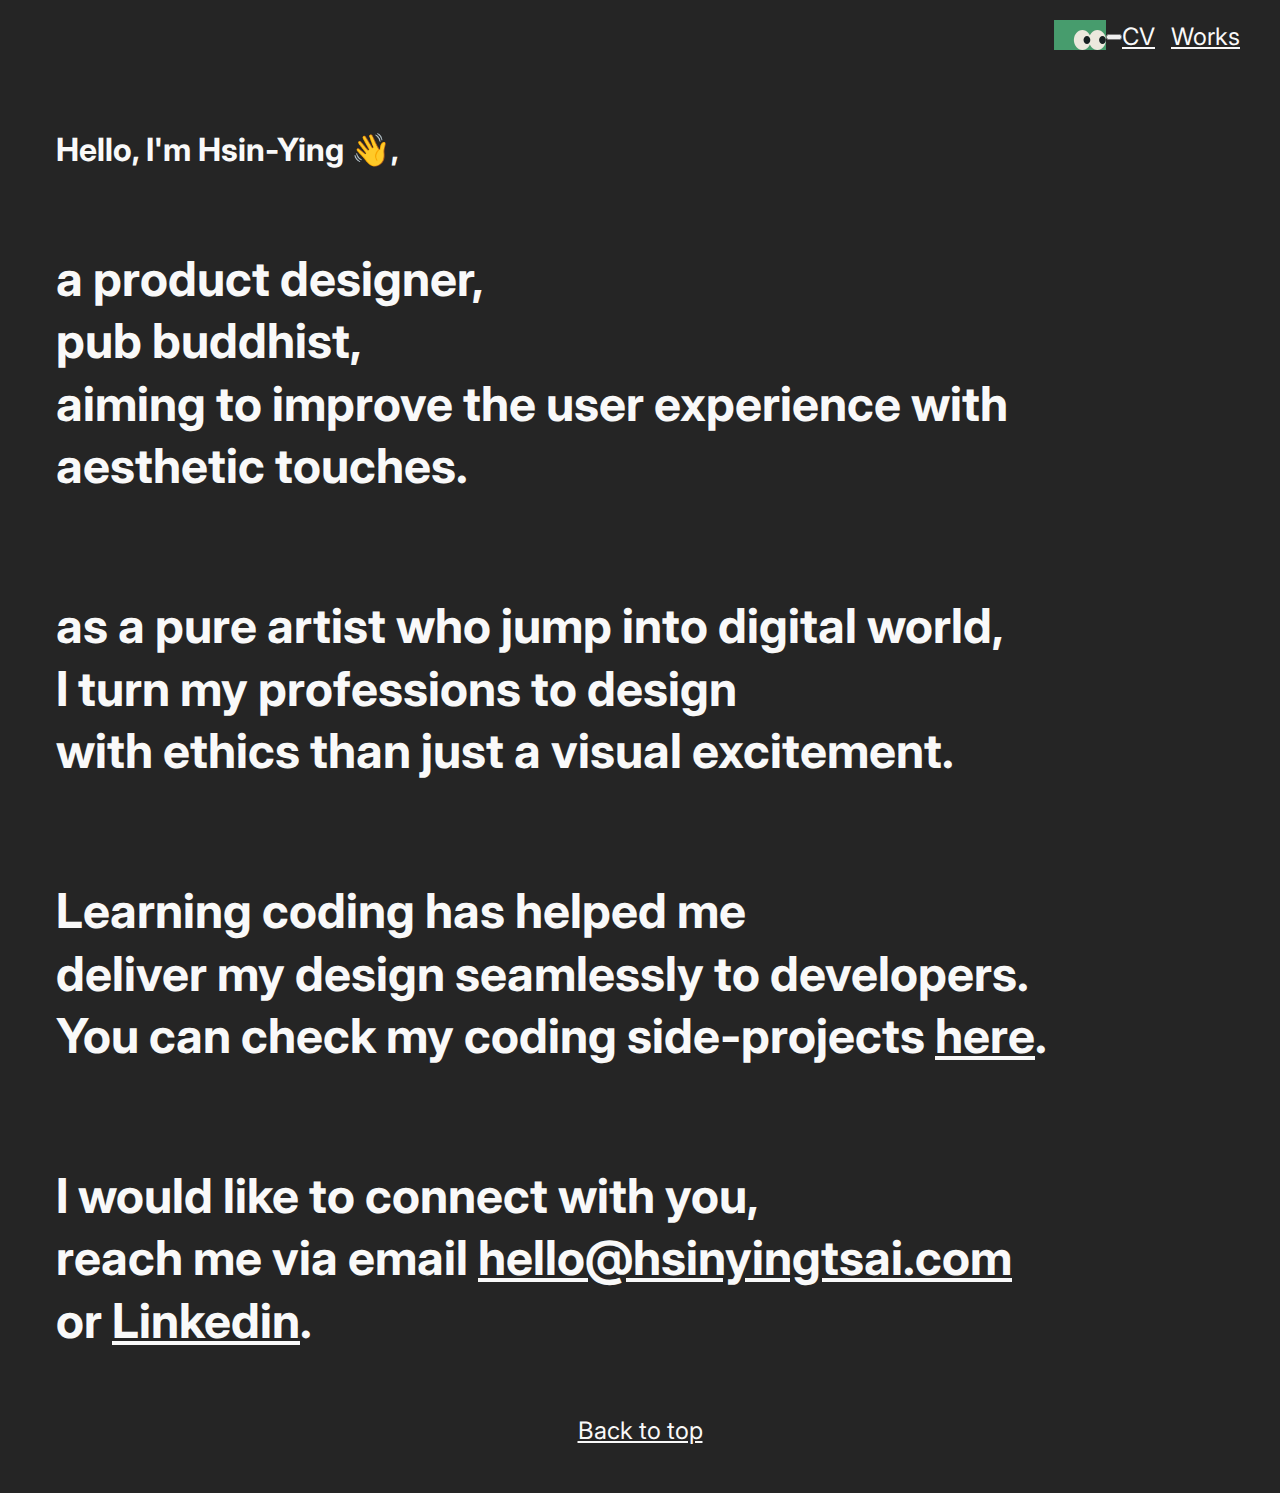
==== index.html @ a80403f8 "update logo and modified css style" ====
<!DOCTYPE html>
<html lang="en">
  <head>
    <meta charset="UTF-8" />
    <meta http-equiv="X-UA-Compatible" content="IE=edge" />
    <meta
      name="Hsin-Ying Tsai Front-End Portfolio"
      content="Hsin-Ying Tsai's front-end works"
    />
    <title>Hsin-Ying Tsai Portfolio</title>
    <link
      href="https://fonts.googleapis.com/css?family=Inter"
      rel="stylesheet"
    />
    <link
      href="https://cdn.jsdelivr.net/npm/bootstrap@5.3.0-alpha1/dist/css/bootstrap.min.css"
      rel="stylesheet"
      integrity="sha384-GLhlTQ8iRABdZLl6O3oVMWSktQOp6b7In1Zl3/Jr59b6EGGoI1aFkw7cmDA6j6gD"
      crossorigin="anonymous"
    />
    <script
      src="https://cdn.jsdelivr.net/npm/bootstrap@5.3.0-alpha1/dist/js/bootstrap.bundle.min.js"
      integrity="sha384-w76AqPfDkMBDXo30jS1Sgez6pr3x5MlQ1ZAGC+nuZB+EYdgRZgiwxhTBTkF7CXvN"
      crossorigin="anonymous"
    ></script>
    <link href="/src/style.css" rel="stylesheet" type="text/css" />
  </head>
  <body>
    <nav class="navbar navbar-expand-lg">
      <div class="container-fluid">
        <a href="/index.html">
          <img src="/img/logoHT.svg" alt="logo" width="52" />
        </a>
        <button
          class="navbar-toggler"
          type="button"
          data-bs-toggle="collapse"
          data-bs-target="#navbarNavAltMarkup"
          aria-controls="navbarNavAltMarkup"
          aria-expanded="false"
          aria-label="Toggle navigation"
        >
          <span class="navbar-toggler-icon"></span>
        </button>
        <div class="collapse navbar-collapse menuItem" id="navbarNavAltMarkup">
          <div class="navbar-nav">
            <a class="nav-link" href="/about.html">CV</a>
            <a class="nav-link" href="/work.html">Works</a>
          </div>
        </div>
      </div>
    </nav>

    <div class="introduction">
      <h1>Hello, I'm Hsin-Ying 👋,</h1>
      <br />
      <h2>
        a product designer,
        <br />
        pub buddhist,
        <br />
        aiming to improve the user experience with aesthetic touches.
      </h2>
      <br />
      <h2>
        as a pure artist who jump into digital world,
        <br />
        I turn my professions to design
        <br />
        with ethics than just a visual excitement.
      </h2>
      <br />
      <h2>
        Learning coding has helped me
        <br />
        deliver my design seamlessly to developers.
        <br />
        You can check my coding side-projects
        <a href="/projects/coding-projects.html">here</a>.
      </h2>
      <br />
      <h2>
        I would like to connect with you,
        <br />
        reach me via email
        <a href="emailto:hello@hsinyingtsai.com">hello@hsinyingtsai.com </a>
        <br />
        or
        <a href="https://www.linkedin.com/in/hsinying-tsai/">Linkedin</a>.
      </h2>
    </div>
    <footer>
      <a href="/index.html">Back to top</a>
    </footer>
  </body>
</html>
---- src/style.css ----
:root {
  --primary-color: #f9f9f9;
  --secondary-color: #8c00ff;
}

.menuItem {
  display: flex;
  justify-content: flex-end;
  gap: 16px;
  font-family: Inter;
  font-size: 24px;
}

.navbar-nav {
  display: flex;
  justify-content: flex-end;
  gap: 16px;
}

.container-fluid {
  align-items: center;
  display: flex;
  justify-content: space-between;
  margin: 12px 32px;
}

.navbar {
  display: flex;
  justify-content: flex-end;
  gap: 16px;
  background-color: #252525;
}

.nav-link {
  font-family: Inter;
  color: var(--primary-color);
  text-decoration: underline;
}

.nav-link:hover {
  color: var(--secondary-color);
  text-decoration: none;
}

.nav-link:active {
  color: var(--secondary-color);
  text-decoration: none;
}

body {
  background-color: #252525;
}

h1 {
  font-family: Inter;
  font-size: 32px;
  font-weight: Medium;
  color: var(--primary-color);
}

h2 {
  font-family: Inter;
  font-size: 48px;
  color: var(--primary-color);
  line-height: 130%;
}

a {
  font-family: Inter;
  color: var(--primary-color);
  text-decoration: underline;
}

a:hover {
  color: var(--secondary-color);
  text-decoration: none;
}

a:visited {
  color: var(--primary-color);
}

.introduction {
  margin: 64px 48px;
}

footer {
  margin: 48px 24px;
  font-family: Inter;
  font-size: 24px;
  text-align: center;
}
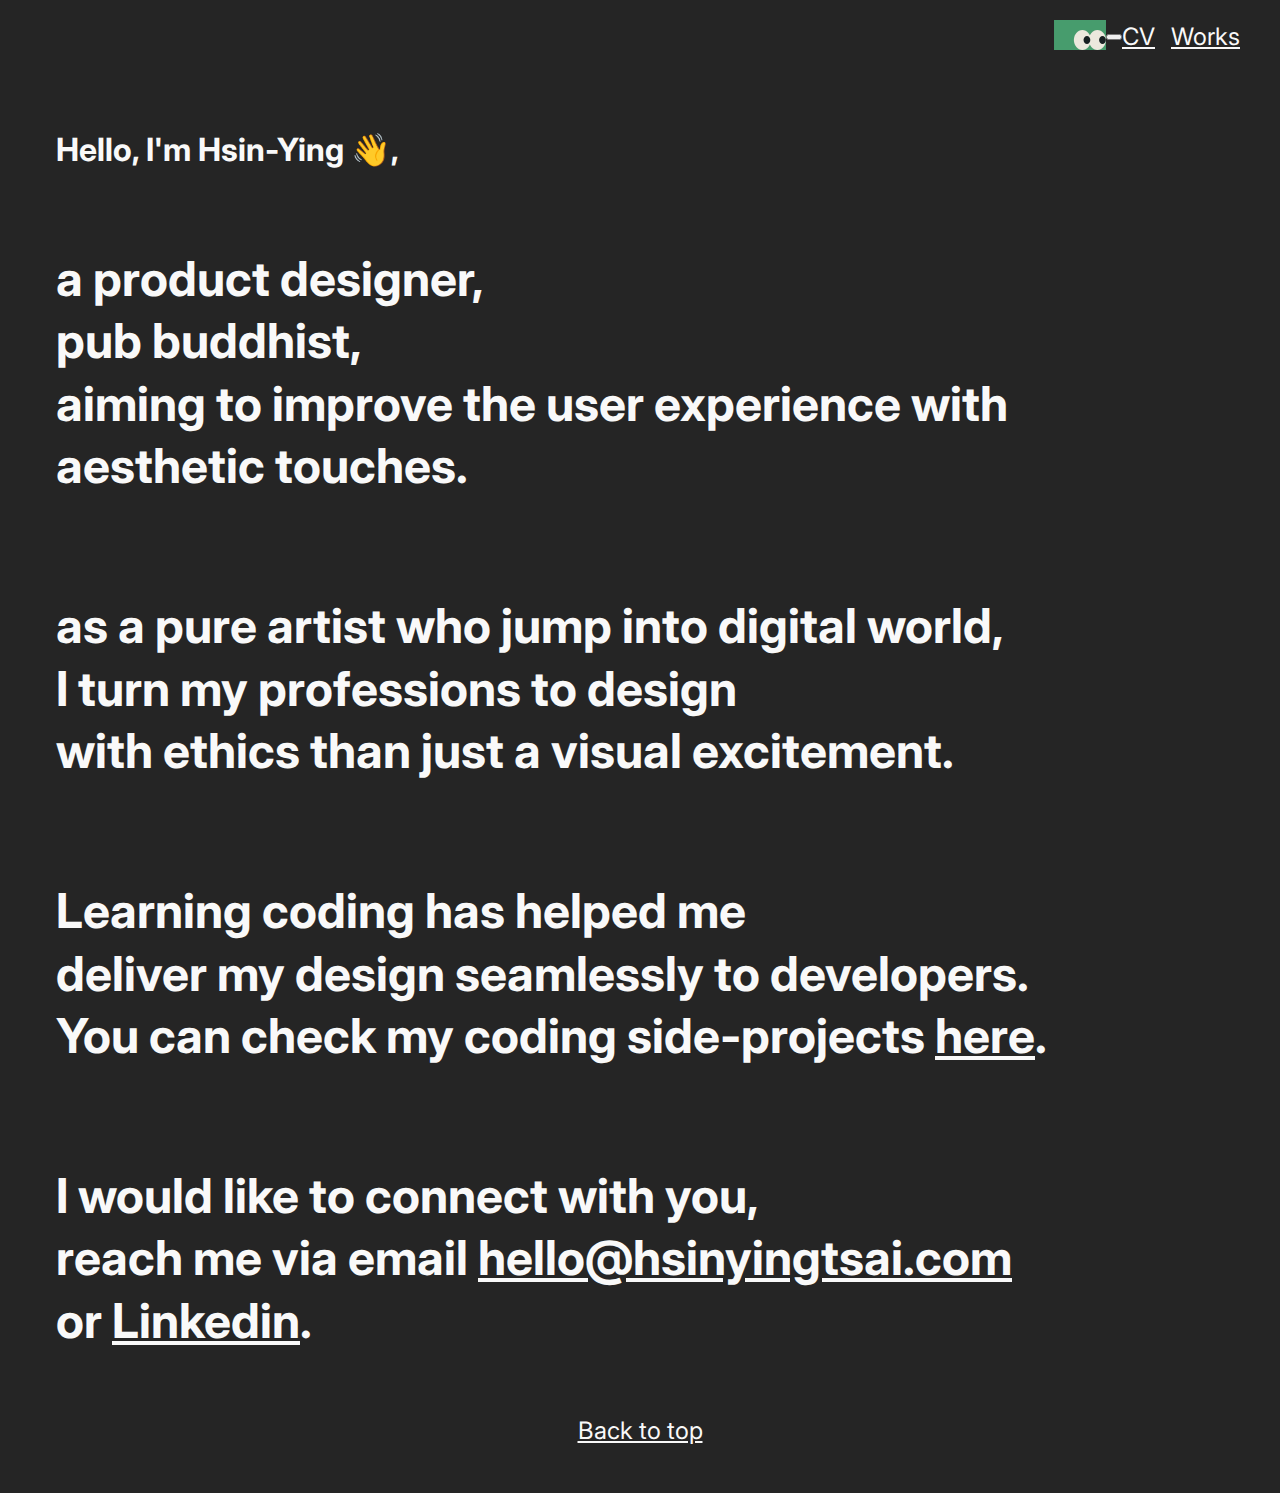
==== commit bcb6c6c6: "update the work page" ====
--- a/index.html
+++ b/index.html
@@ -26,7 +26,7 @@
     <link href="/src/style.css" rel="stylesheet" type="text/css" />
   </head>
   <body>
-    <nav class="navbar navbar-expand-lg">
+    <nav class="navbar navbar-expand-lg navbar-dark">
       <div class="container-fluid">
         <a href="/index.html">
           <img src="/img/logoHT.svg" alt="logo" width="52" />
--- a/src/style.css
+++ b/src/style.css
@@ -42,8 +42,8 @@
   text-decoration: none;
 }
 
-.nav-link:active {
-  color: var(--secondary-color);
+.active {
+  color: var(--secondary-color) !important;
   text-decoration: none;
 }
 
@@ -64,6 +64,25 @@
   color: var(--primary-color);
   line-height: 130%;
 }
+.project-name {
+  font-family: Inter;
+  font-size: 24px;
+  color: var(--primary-color);
+}
+
+.description {
+  font-family: Inter;
+  font-size: 18px;
+  color: var(--primary-color);
+}
+
+.container {
+  margin-top: 40px;
+}
+
+.row {
+  margin-bottom: 40px;
+}
 
 a {
   font-family: Inter;
@@ -76,10 +95,6 @@
   text-decoration: none;
 }
 
-a:visited {
-  color: var(--primary-color);
-}
-
 .introduction {
   margin: 64px 48px;
 }
@@ -90,3 +105,14 @@
   font-size: 24px;
   text-align: center;
 }
+
+@media (max-width: 576px) {
+  h1 {
+    font-size: 32px;
+    text-align: center;
+  }
+
+  h2 {
+    font-size: 56px;
+  }
+}
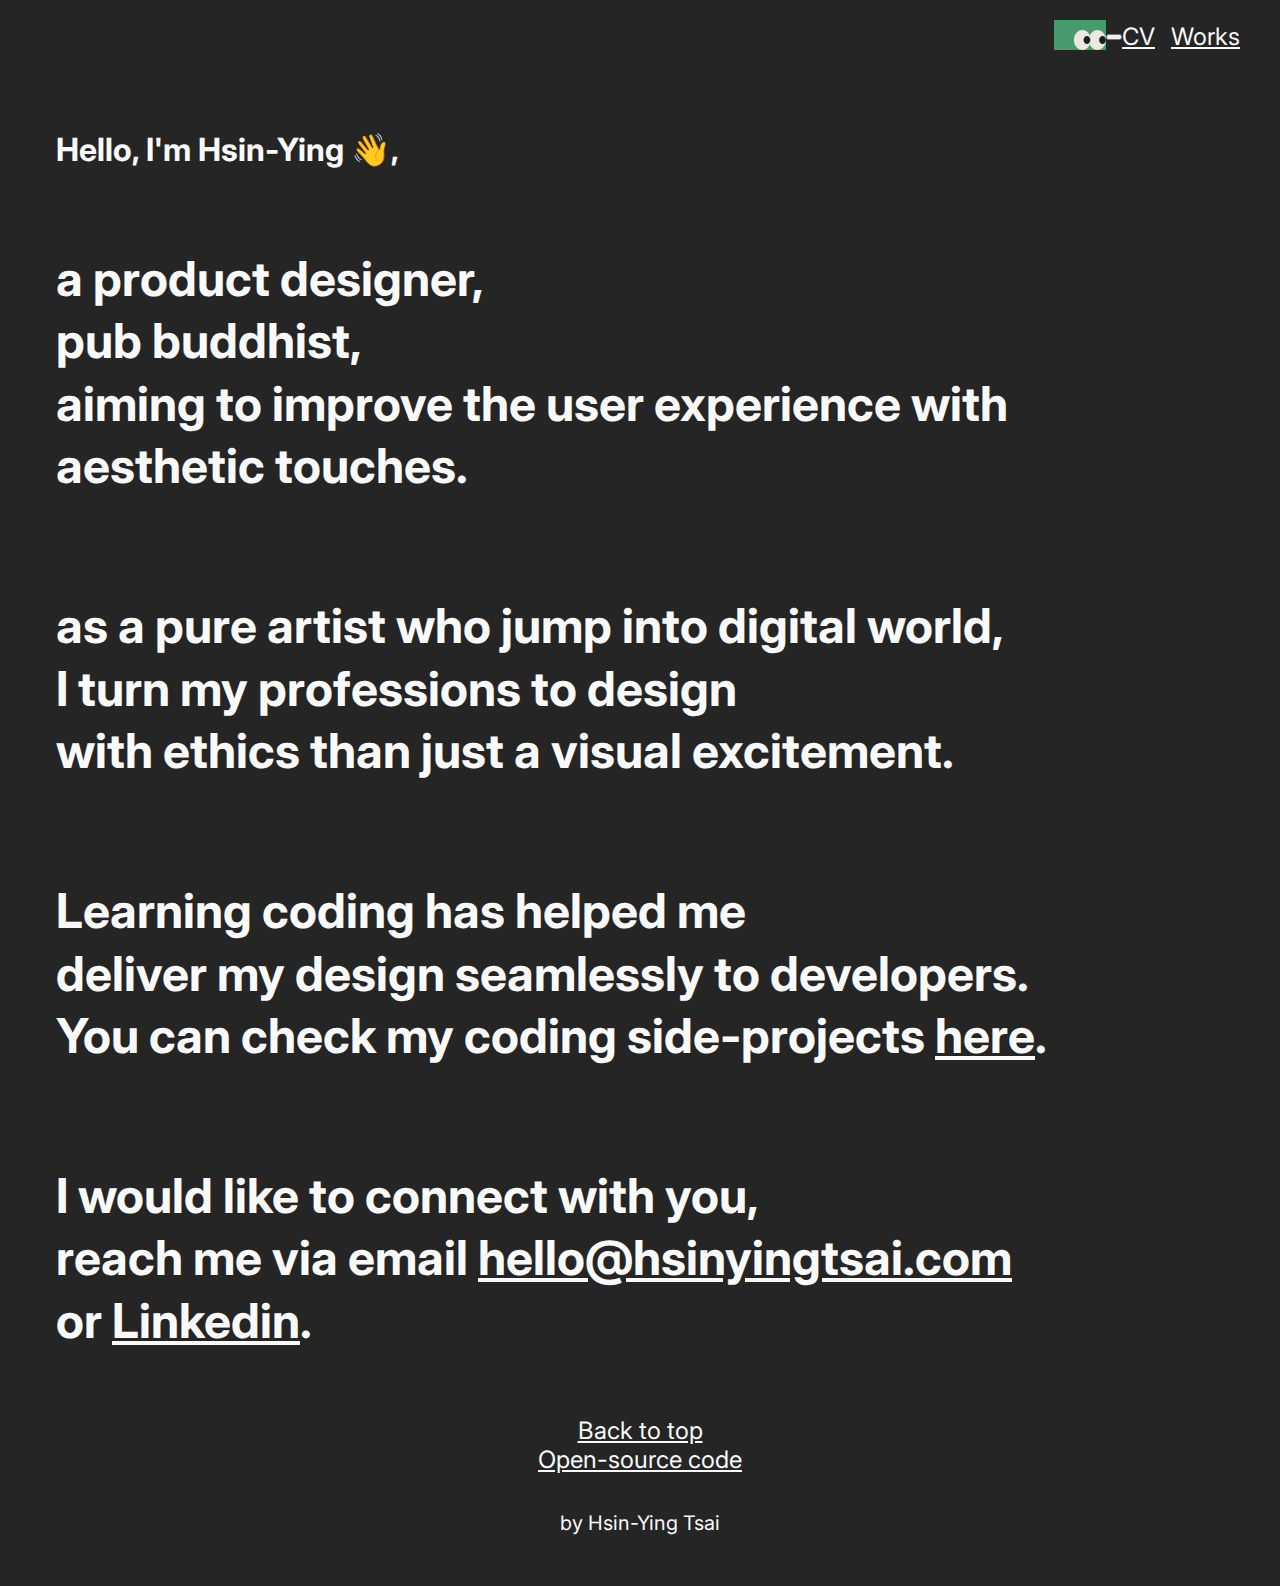
==== commit 74ceaebe: "add open source link" ====
--- a/index.html
+++ b/index.html
@@ -76,7 +76,7 @@
         deliver my design seamlessly to developers.
         <br />
         You can check my coding side-projects
-        <a href="/projects/coding-projects.html">here</a>.
+        <a href="work.html">here</a>.
       </h2>
       <br />
       <h2>
@@ -91,6 +91,11 @@
     </div>
     <footer>
       <a href="/index.html">Back to top</a>
+      <br />
+      <a href="https://github.com/hsinyingt/hsin-ying-portfolio"
+        >Open-source code</a
+      >
+      <h5>by Hsin-Ying Tsai</h5>
     </footer>
   </body>
 </html>
--- a/src/style.css
+++ b/src/style.css
@@ -64,6 +64,36 @@
   color: var(--primary-color);
   line-height: 130%;
 }
+
+h3 {
+  font-family: Inter;
+  font-size: 24px;
+  color: var(--primary-color);
+  line-height: 130%;
+}
+
+h4 {
+  font-family: Inter;
+  font-weight: 300;
+  font-size: 16px;
+  color: var(--primary-color);
+  line-height: 130%;
+}
+
+h5 {
+  font-family: Inter;
+  font-weight: 400;
+  font-size: 20px;
+  color: var(--primary-color);
+  line-height: 150%;
+}
+
+p {
+  font-family: Inter;
+  font-size: 18px;
+  color: var(--primary-color);
+  line-height: 130%;
+}
 .project-name {
   font-family: Inter;
   font-size: 24px;
@@ -84,6 +114,18 @@
   margin-bottom: 40px;
 }
 
+.portrait {
+  width: 50%;
+}
+
+.experienceBlock {
+  margin: 40px auto;
+}
+
+.descriptionBlock {
+  margin: 24px auto;
+}
+
 a {
   font-family: Inter;
   color: var(--primary-color);
@@ -99,6 +141,11 @@
   margin: 64px 48px;
 }
 
+hr.solid {
+  border-top: 1px solid;
+  color: var(--primary-color);
+}
+
 footer {
   margin: 48px 24px;
   font-family: Inter;
@@ -106,13 +153,14 @@
   text-align: center;
 }
 
-@media (max-width: 576px) {
-  h1 {
-    font-size: 32px;
-    text-align: center;
-  }
-
+@media (max-width: 768px) {
   h2 {
-    font-size: 56px;
+    font-size: 38px;
   }
 }
+
+@media (max-width: 576px) {
+  h2 {
+    font-size: 38px;
+  }
+}
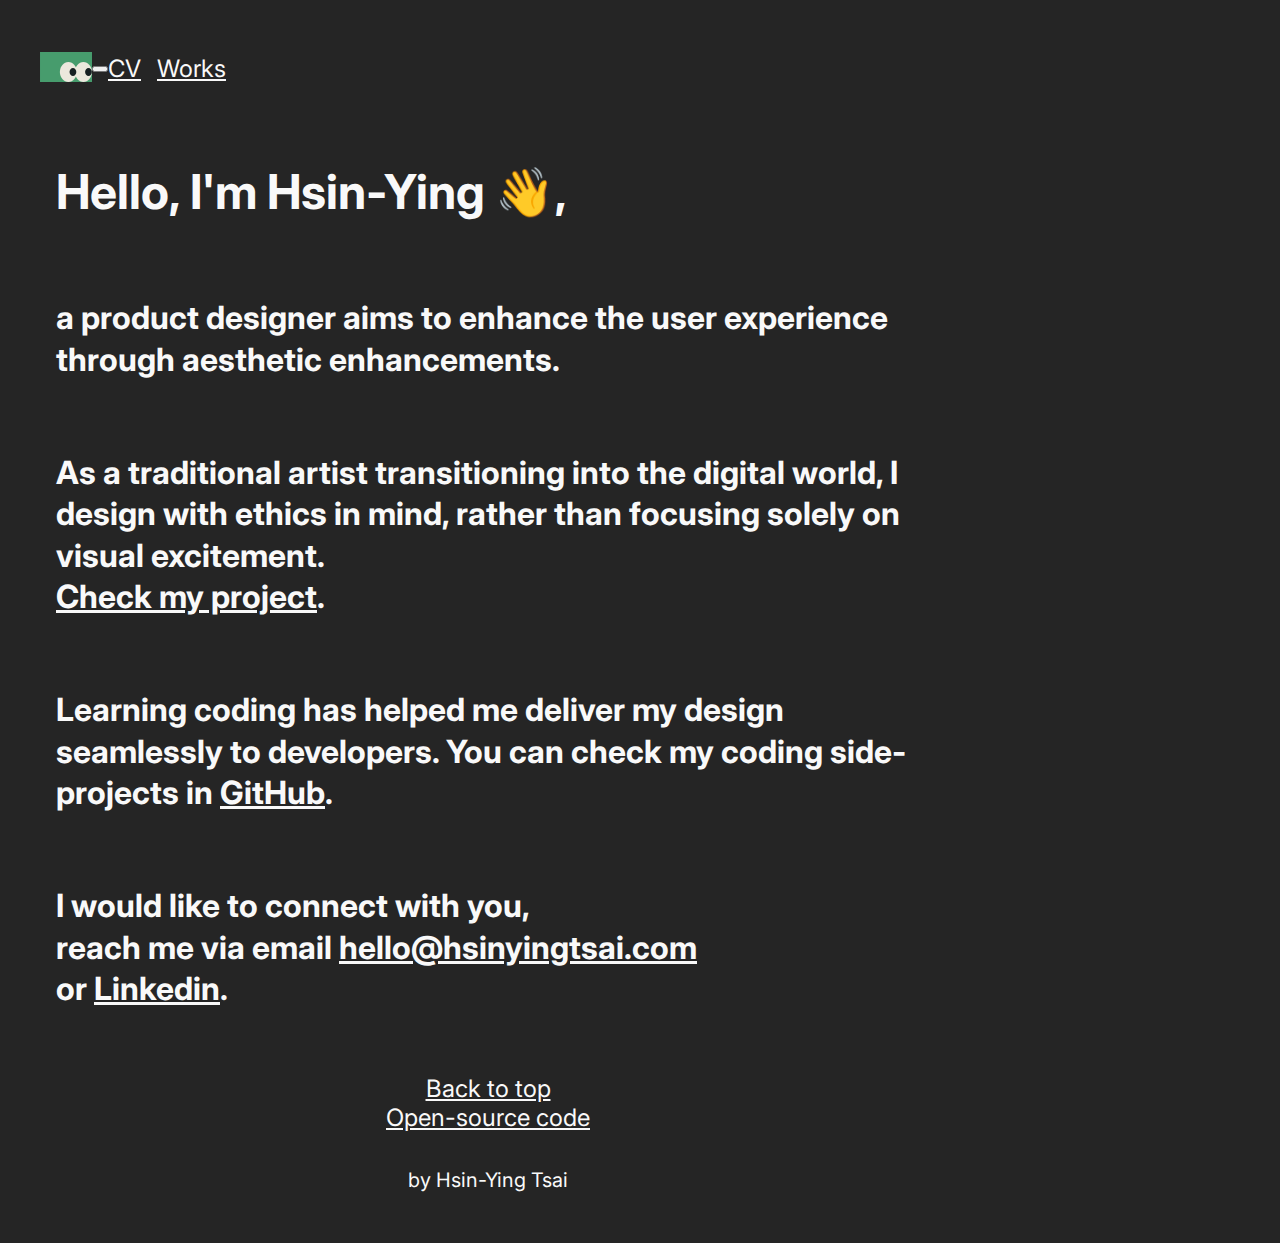
==== commit 7d7c7229: "Design and content update" ====
--- a/index.html
+++ b/index.html
@@ -26,76 +26,74 @@
     <link href="/src/style.css" rel="stylesheet" type="text/css" />
   </head>
   <body>
-    <nav class="navbar navbar-expand-lg navbar-dark">
-      <div class="container-fluid">
-        <a href="/index.html">
-          <img src="/img/logoHT.svg" alt="logo" width="52" />
-        </a>
-        <button
-          class="navbar-toggler"
-          type="button"
-          data-bs-toggle="collapse"
-          data-bs-target="#navbarNavAltMarkup"
-          aria-controls="navbarNavAltMarkup"
-          aria-expanded="false"
-          aria-label="Toggle navigation"
-        >
-          <span class="navbar-toggler-icon"></span>
-        </button>
-        <div class="collapse navbar-collapse menuItem" id="navbarNavAltMarkup">
-          <div class="navbar-nav">
-            <a class="nav-link" href="/about.html">CV</a>
-            <a class="nav-link" href="/work.html">Works</a>
+    <div class="container">
+      <nav class="navbar navbar-expand-lg navbar-dark">
+        <div class="container-fluid">
+          <a href="/index.html">
+            <img src="/img/logoHT.svg" alt="logo" width="52" />
+          </a>
+          <button
+            class="navbar-toggler"
+            type="button"
+            data-bs-toggle="collapse"
+            data-bs-target="#navbarNavAltMarkup"
+            aria-controls="navbarNavAltMarkup"
+            aria-expanded="false"
+            aria-label="Toggle navigation"
+          >
+            <span class="navbar-toggler-icon"></span>
+          </button>
+          <div
+            class="collapse navbar-collapse menuItem"
+            id="navbarNavAltMarkup"
+          >
+            <div class="navbar-nav">
+              <a class="nav-link" href="/about.html">CV</a>
+              <a class="nav-link" href="/work.html">Works</a>
+            </div>
           </div>
         </div>
+      </nav>
+
+      <div class="contentBlock">
+        <h1>Hello, I'm Hsin-Ying 👋,</h1>
+        <br />
+        <h2>
+          a product designer aims to enhance the user experience through
+          aesthetic enhancements.
+        </h2>
+        <br />
+        <h2>
+          As a traditional artist transitioning into the digital world, I design
+          with ethics in mind, rather than focusing solely on visual excitement.
+          <br />
+          <a href="/work.html">Check my project</a>.
+        </h2>
+        <br />
+        <h2>
+          Learning coding has helped me deliver my design seamlessly to
+          developers. You can check my coding side-projects in
+          <a href="https://github.com/hsinyingt">GitHub</a>.
+        </h2>
+        <br />
+        <h2>
+          I would like to connect with you,
+          <br />
+          reach me via email
+          <a href="emailto:hello@hsinyingtsai.com">hello@hsinyingtsai.com </a>
+          <br />
+          or
+          <a href="https://www.linkedin.com/in/hsinying-tsai/">Linkedin</a>.
+        </h2>
       </div>
-    </nav>
-
-    <div class="introduction">
-      <h1>Hello, I'm Hsin-Ying 👋,</h1>
-      <br />
-      <h2>
-        a product designer,
+      <footer>
+        <a href="/index.html">Back to top</a>
         <br />
-        pub buddhist,
-        <br />
-        aiming to improve the user experience with aesthetic touches.
-      </h2>
-      <br />
-      <h2>
-        as a pure artist who jump into digital world,
-        <br />
-        I turn my professions to design
-        <br />
-        with ethics than just a visual excitement.
-      </h2>
-      <br />
-      <h2>
-        Learning coding has helped me
-        <br />
-        deliver my design seamlessly to developers.
-        <br />
-        You can check my coding side-projects
-        <a href="work.html">here</a>.
-      </h2>
-      <br />
-      <h2>
-        I would like to connect with you,
-        <br />
-        reach me via email
-        <a href="emailto:hello@hsinyingtsai.com">hello@hsinyingtsai.com </a>
-        <br />
-        or
-        <a href="https://www.linkedin.com/in/hsinying-tsai/">Linkedin</a>.
-      </h2>
+        <a href="https://github.com/hsinyingt/hsin-ying-portfolio"
+          >Open-source code</a
+        >
+        <h5>by Hsin-Ying Tsai</h5>
+      </footer>
     </div>
-    <footer>
-      <a href="/index.html">Back to top</a>
-      <br />
-      <a href="https://github.com/hsinyingt/hsin-ying-portfolio"
-        >Open-source code</a
-      >
-      <h5>by Hsin-Ying Tsai</h5>
-    </footer>
   </body>
 </html>
--- a/src/style.css
+++ b/src/style.css
@@ -3,6 +3,10 @@
   --secondary-color: #8c00ff;
 }
 
+.container {
+  align-items: center;
+  max-width: 960px;
+}
 .menuItem {
   display: flex;
   justify-content: flex-end;
@@ -26,7 +30,7 @@
 
 .navbar {
   display: flex;
-  justify-content: flex-end;
+  justify-content: flex-start;
   gap: 16px;
   background-color: #252525;
 }
@@ -53,14 +57,14 @@
 
 h1 {
   font-family: Inter;
-  font-size: 32px;
+  font-size: 48px;
   font-weight: Medium;
   color: var(--primary-color);
 }
 
 h2 {
   font-family: Inter;
-  font-size: 48px;
+  font-size: 32px;
   color: var(--primary-color);
   line-height: 130%;
 }
@@ -95,12 +99,15 @@
   line-height: 130%;
 }
 .project-name {
+  padding-top: 16px;
+  font-weight: 500;
   font-family: Inter;
   font-size: 24px;
   color: var(--primary-color);
 }
 
 .description {
+  padding-top: 16px;
   font-family: Inter;
   font-size: 18px;
   color: var(--primary-color);
@@ -137,7 +144,7 @@
   text-decoration: none;
 }
 
-.introduction {
+.contentBlock {
   margin: 64px 48px;
 }
 
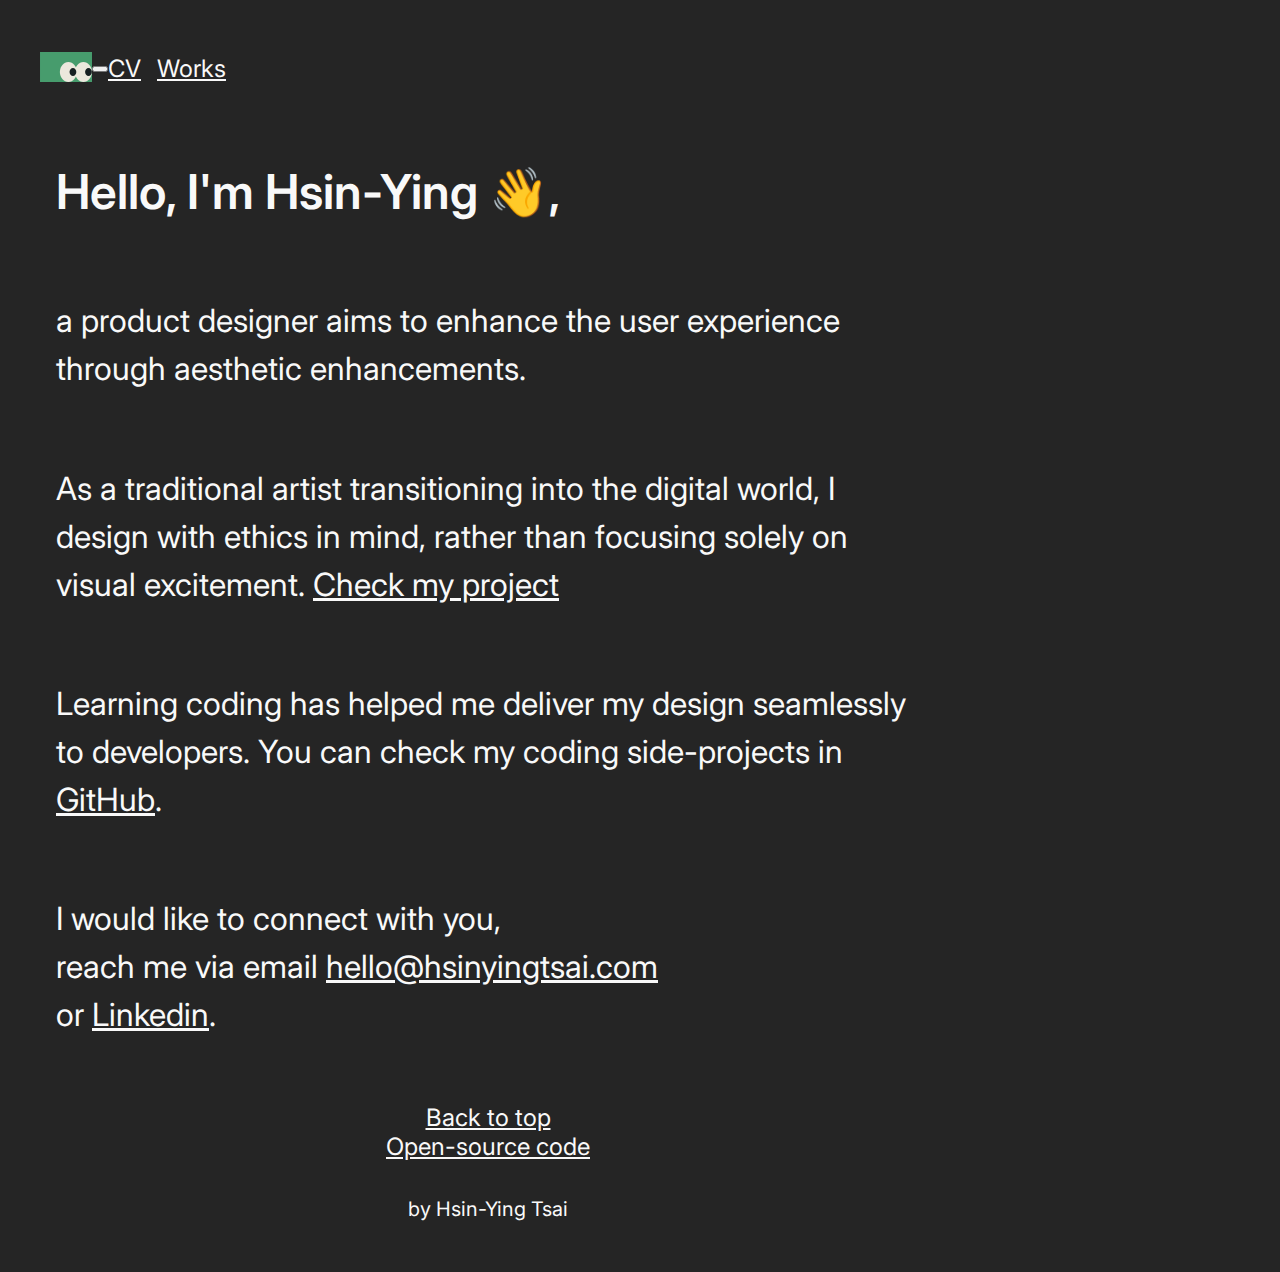
==== commit 88ac64cf: "update line height" ====
--- a/index.html
+++ b/index.html
@@ -66,8 +66,7 @@
         <h2>
           As a traditional artist transitioning into the digital world, I design
           with ethics in mind, rather than focusing solely on visual excitement.
-          <br />
-          <a href="/work.html">Check my project</a>.
+          <a href="/work.html">Check my project</a>
         </h2>
         <br />
         <h2>
--- a/src/style.css
+++ b/src/style.css
@@ -58,15 +58,16 @@
 h1 {
   font-family: Inter;
   font-size: 48px;
-  font-weight: Medium;
+  font-weight: 600;
   color: var(--primary-color);
 }
 
 h2 {
   font-family: Inter;
   font-size: 32px;
+  font-weight: 400;
   color: var(--primary-color);
-  line-height: 130%;
+  line-height: 150%;
 }
 
 h3 {
@@ -162,12 +163,12 @@
 
 @media (max-width: 768px) {
   h2 {
-    font-size: 38px;
+    font-size: 32px;
   }
 }
 
 @media (max-width: 576px) {
   h2 {
-    font-size: 38px;
+    font-size: 32px;
   }
 }
